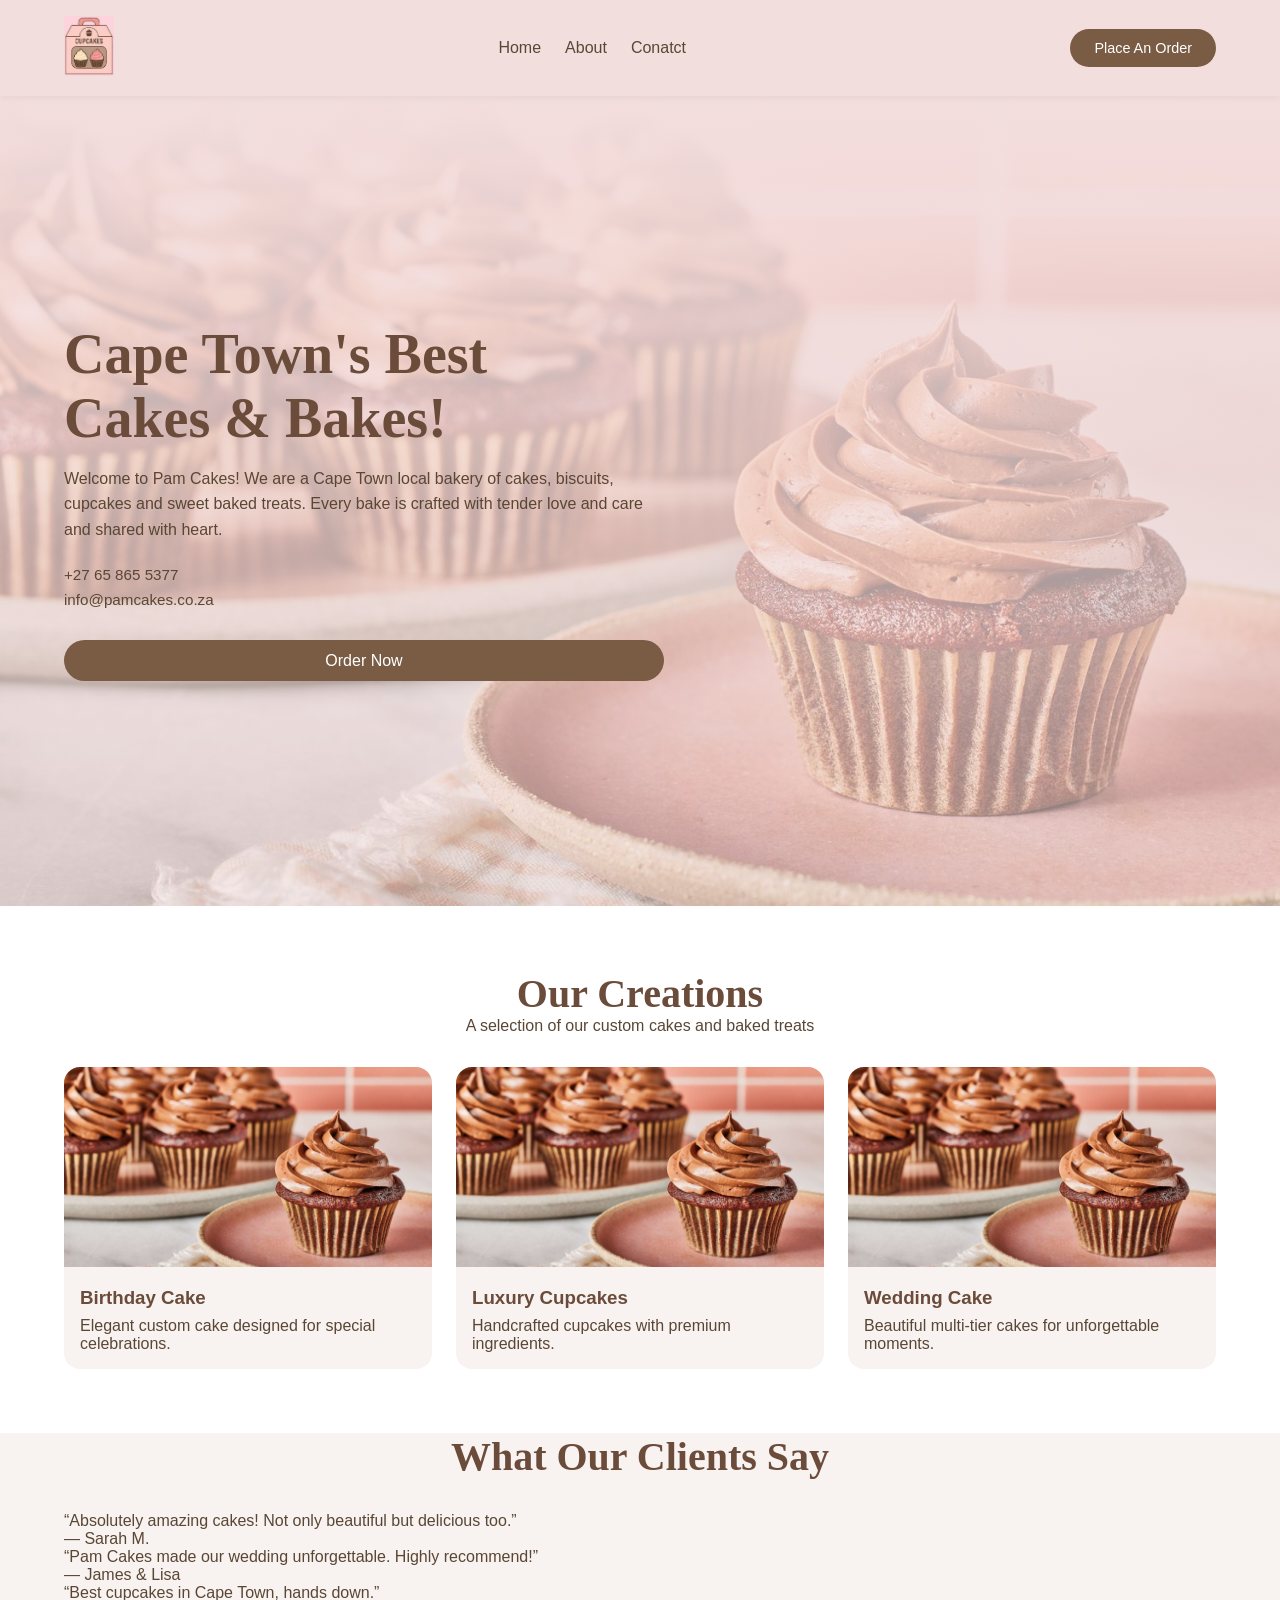
==== index.html @ 2bd02710 "orject and testimonial added" ====
<!DOCTYPE html>
<html lang="en">
<head>
    <meta charset="UTF-8">
    <meta name="viewport" content="width=device-width, initial-scale=1.0">
    <title>Pam Cakes</title>
    <link rel="stylesheet" href="style.css">
</head>
<body>

    <!-- Navigation -->
    <header class="site-header">
        <div class="container nav-container">
            <div class="logo">
                <img src="/pictures/logo.jpg" alt="Pam Cakes Logo">
            </div>

            <nav class="main-nav">
                <ul>
                    <li><a href="http://127.0.0.1:5500/index.html">Home</a></li>
                    <li><a href="http://127.0.0.1:5500/About.html">About</a></li>
                    <li><a href="http://127.0.0.1:5500/Conatct.html">Conatct</a></li>
                </ul>
            </nav>

            <a href="#" class="btn primary-btn">Place An Order</a>
        </div>
    </header>

    <!-- Hero Section -->
    <main>
        <section class="hero">
            <div class="container hero-content">
                <div class="hero-text">
                    <h1>Cape Town's Best<br>Cakes & Bakes!</h1>

                    <p>
                        Welcome to Pam Cakes! We are a Cape Town local bakery of cakes,
                        biscuits, cupcakes and sweet baked treats. Every bake is crafted
                        with tender love and care and shared with heart.
                    </p>

                    <ul class="contact-info">
                        <li> +27 65 865 5377</li>
                        <li> info@pamcakes.co.za</li>
                    </ul>

                    <a href="#" class="btn order-btn">Order Now</a>
                </div>
            </div>
        </section>
    </main>
<section class="projects" id="projects">
    <div class="container">
        <header class="section-header">
            <h2>Our Creations</h2>
            <p>A selection of our custom cakes and baked treats</p>
        </header>

        <div class="project-grid">

            <article class="project-card">
                <img src="/pictures/cupcakes.jpg" alt="Custom birthday cake">
                <div class="project-info">
                    <h3>Birthday Cake</h3>
                    <p>Elegant custom cake designed for special celebrations.</p>
                </div>
            </article>

            <article class="project-card">
                <img src="/pictures/cupcakes.jpg" alt="Cupcake set">
                <div class="project-info">
                    <h3>Luxury Cupcakes</h3>
                    <p>Handcrafted cupcakes with premium ingredients.</p>
                </div>
            </article>

            <article class="project-card">
                <img src="/pictures/cupcakes.jpg" alt="Wedding cake">
                <div class="project-info">
                    <h3>Wedding Cake</h3>
                    <p>Beautiful multi-tier cakes for unforgettable moments.</p>
                </div>
            </article>

        </div>
    </div>
</section>
<section class="testimonials" id="testimonials">
    <div class="container">
        <header class="section-header">
            <h2>What Our Clients Say</h2>
        </header>

        <div class="testimonial-grid">

            <figure class="testimonial-card">
                <blockquote>
                    “Absolutely amazing cakes! Not only beautiful but delicious too.”
                </blockquote>
                <figcaption>— Sarah M.</figcaption>
            </figure>

            <figure class="testimonial-card">
                <blockquote>
                    “Pam Cakes made our wedding unforgettable. Highly recommend!”
                </blockquote>
                <figcaption>— James & Lisa</figcaption>
            </figure>

            <figure class="testimonial-card">
                <blockquote>
                    “Best cupcakes in Cape Town, hands down.”
                </blockquote>
                <figcaption>— Thabo K.</figcaption>
            </figure>

        </div>
    </div>
</section>
</body>
</html>
---- style.css ----
* {
    margin: 0;
    padding: 0;
    box-sizing: border-box;
}

body {
    font-family: "Segoe UI", sans-serif;
    color: #5a4634;
    background-color: #f8f3f1;
}
/************************************************************** HOME **************************************************************/
/* Container */
.container {
    width: 90%;
    max-width: 1200px;
    margin: auto;
}

/* Header */
.site-header {
    background: #f3dede;
    padding: 1rem 0;

    position: sticky;
    top: 0;
    z-index: 1000;

    box-shadow: 0 2px 8px rgba(0,0,0,0.05);
}

.nav-container {
    display: flex;
    align-items: center;
    justify-content: space-between;
}

.logo img {
    width: 50px;
}

.main-nav ul {
    display: flex;
    gap: 1.5rem;
    list-style: none;
}

.main-nav a {
    text-decoration: none;
    color: #5a4634;
    font-weight: 500;
}

.primary-btn {
    background: #7a5c44;
    color: #fff;
    padding: 0.6rem 1.2rem;
    border-radius: 25px;
    text-decoration: none;
    font-size: 0.9rem;
}

/* Hero Section */
.hero {
    background: linear-gradient(
        rgba(243, 222, 222, 2.0),
        rgba(243, 222, 222, 0.5)
    ),
    url("/pictures/cupcakes.jpg") no-repeat center/cover;

    min-height: 90vh;
    display: flex;
    align-items: center;
}

.hero-content {
    display: flex;
    align-items: center;
}

.hero-text {
    max-width: 600px;
}

.hero h1 {
    font-family: Georgia, serif;
    font-size: 3.5rem;
    margin-bottom: 1rem;
    color: #6b4b3a;
}

.hero p {
    font-size: 1rem;
    margin-bottom: 1.5rem;
    line-height: 1.6;
}

.contact-info {
    list-style: none;
    margin-bottom: 2rem;
}

.contact-info li {
    margin-bottom: 0.5rem;
    font-size: 0.95rem;
}

/* Order Button */
.order-btn {
    display: inline-block;
    background: #e9e9e9;
    color: #5a4634;
    padding: 0.8rem 2rem;
    border-radius: 30px;
    text-decoration: none;
    font-weight: 500;
    width: 100%;
    text-align: center;
}

/* Responsive */
@media (max-width: 768px) {
    .hero h1 {
        font-size: 2.5rem;
    }

    .nav-container {
        flex-direction: column;
        gap: 1rem;
    }
}

/************************************************************** ABOUT **************************************************************/

/* Section */
.custom-bakes {
    padding: 4rem 0;
    background: #f8f3f1;
}

/* Layout */
.custom-grid {
    display: grid;
    grid-template-columns: 1.2fr 1fr;
    gap: 3rem;
    align-items: center;
}
.about{
    display: none;
}
/* Text */
.custom-text h2 {
    font-family: Georgia, serif;
    font-size: 3rem;
    color: #6b4b3a;
    margin-bottom: 1.5rem;
}

.custom-text p {
    margin-bottom: 1.2rem;
    line-height: 1.6;
    color: #5a4634;
}

/* Images */
.custom-images {
    display: grid;
    grid-template-columns: repeat(3, 1fr);
    gap: 0.5rem;
}

.custom-images img {
    width: 500px;
    height: 500px;
    object-fit: cover;
    border-radius: 12px;
}

/* Responsive */
@media (max-width: 900px) {
    .custom-grid {
        grid-template-columns: 1fr;
    }

    .custom-text h2 {
        font-size: 2.2rem;
    }

    .custom-images {
        grid-auto-rows: 100px;
    }
}

/************************************************************** CONTACT **************************************************************/

/* Section */
.contact {
    padding: 4rem 0;
    background: #f8f3f1;
}

.section-header {
    text-align: center;
    margin-bottom: 2rem;
}

.section-header h2 {
    font-family: Georgia, serif;
    color: #6b4b3a;
    font-size: 2.5rem;
}

.section-header p {
    color: #5a4634;
}

/* Form */
.contact-form {
    max-width: 500px;
    margin: auto;
}

.form-group {
    margin-bottom: 1.2rem;
}

label {
    display: block;
    margin-bottom: 0.4rem;
    font-weight: 500;
}

input, textarea {
    width: 100%;
    padding: 0.7rem;
    border: 1px solid #ccc;
    border-radius: 8px;
    font-size: 1rem;
}

/* Button */
.btn {
    display: inline-block;
    background: #7a5c44;
    color: #fff;
    padding: 0.7rem 1.5rem;
    border: none;
    border-radius: 25px;
    cursor: pointer;
}

/* Popup */
.popup {
    position: fixed;
    inset: 0;
    background: rgba(0,0,0,0.5);
    display: none;
    justify-content: center;
    align-items: center;
}

.popup-content {
    background: #fff;
    padding: 2rem;
    border-radius: 12px;
    text-align: center;
    max-width: 300px;
}

/* Show popup */
.popup.show {
    display: flex;
}

/************************************************************** Project **************************************************************/

.projects {
    padding: 4rem 0;
    background: #fff;
}

.section-header {
    text-align: center;
    margin-bottom: 2rem;
}

.section-header h2 {
    font-family: Georgia, serif;
    font-size: 2.5rem;
    color: #6b4b3a;
}

.project-grid {
    display: grid;
    grid-template-columns: repeat(auto-fit, minmax(250px, 1fr));
    gap: 1.5rem;
}

.project-card {
    background: #f8f3f1;
    border-radius: 16px;
    overflow: hidden;
    transition: transform 0.3s ease;
}

.project-card:hover {
    transform: translateY(-5px);
}

.project-card img {
    width: 100%;
    height: 200px;
    object-fit: cover;
}

.project-info {
    padding: 1rem;
}

.project-info h3 {
    margin-bottom: 0.5rem;
    color: #6b4b3a;
}
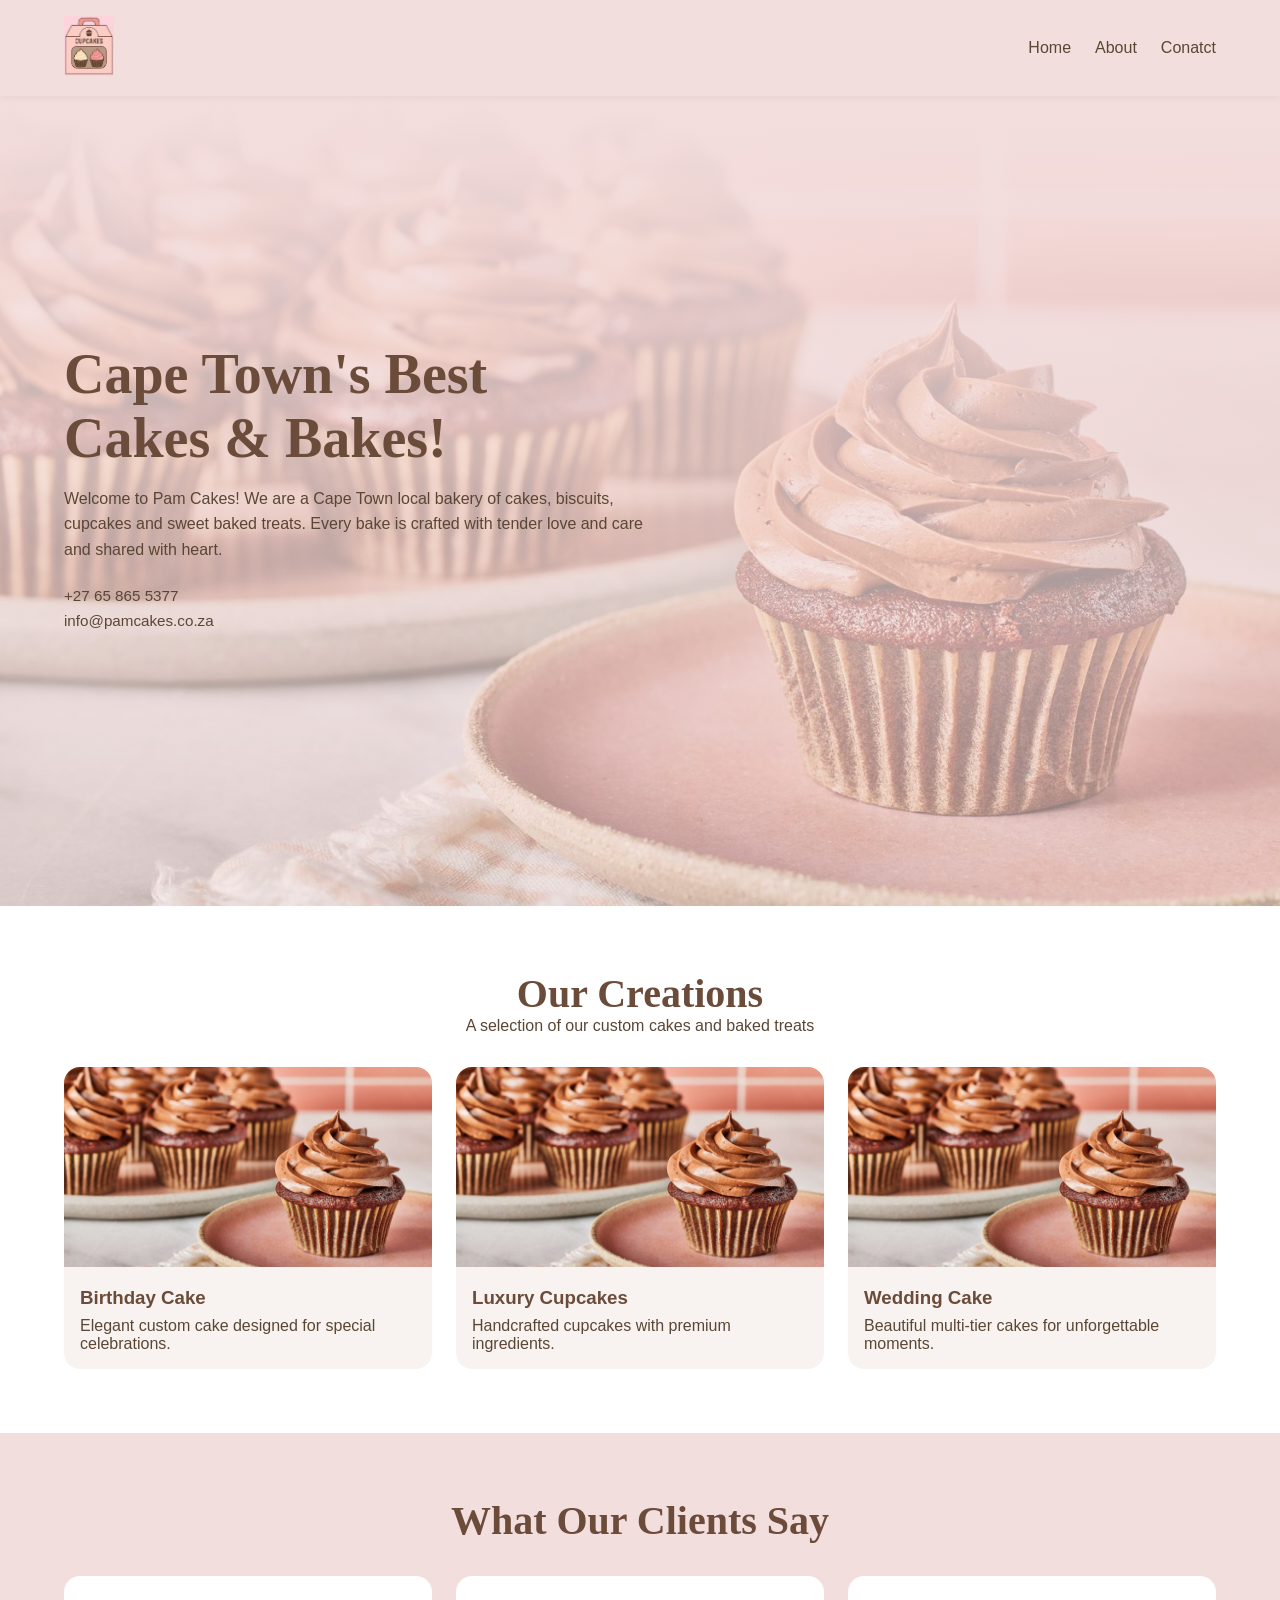
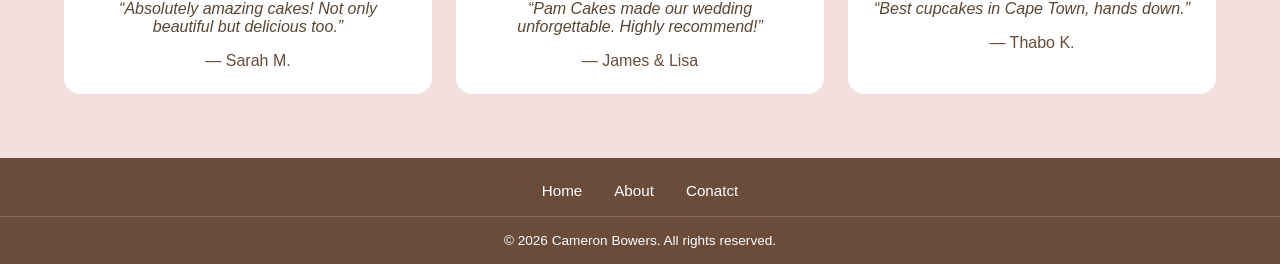
==== commit 7292c6b3: "footer added to all pages" ====
--- a/index.html
+++ b/index.html
@@ -22,8 +22,6 @@
                     <li><a href="http://127.0.0.1:5500/Conatct.html">Conatct</a></li>
                 </ul>
             </nav>
-
-            <a href="#" class="btn primary-btn">Place An Order</a>
         </div>
     </header>
 
@@ -44,8 +42,6 @@
                         <li> +27 65 865 5377</li>
                         <li> info@pamcakes.co.za</li>
                     </ul>
-
-                    <a href="#" class="btn order-btn">Order Now</a>
                 </div>
             </div>
         </section>
@@ -118,5 +114,22 @@
         </div>
     </div>
 </section>
+<footer class="site-footer">
+
+    <!-- Footer Navigation -->
+    <nav class="footer-nav" aria-label="Footer Navigation">
+        <ul>
+            <li><a href="http://127.0.0.1:5500/index.html">Home</a></li>
+            <li><a href="http://127.0.0.1:5500/About.html">About</a></li>
+            <li><a href="http://127.0.0.1:5500/Conatct.html">Conatct</a></li>
+        </ul>
+    </nav>
+
+    <!-- Bottom Bar -->
+    <div class="footer-bottom">
+        <p>&copy; 2026 Cameron Bowers. All rights reserved.</p>
+    </div>
+
+</footer>
 </body>
 </html>
--- a/style.css
+++ b/style.css
@@ -49,15 +49,6 @@
     text-decoration: none;
     color: #5a4634;
     font-weight: 500;
-}
-
-.primary-btn {
-    background: #7a5c44;
-    color: #fff;
-    padding: 0.6rem 1.2rem;
-    border-radius: 25px;
-    text-decoration: none;
-    font-size: 0.9rem;
 }
 
 /* Hero Section */
@@ -103,19 +94,6 @@
 .contact-info li {
     margin-bottom: 0.5rem;
     font-size: 0.95rem;
-}
-
-/* Order Button */
-.order-btn {
-    display: inline-block;
-    background: #e9e9e9;
-    color: #5a4634;
-    padding: 0.8rem 2rem;
-    border-radius: 30px;
-    text-decoration: none;
-    font-weight: 500;
-    width: 100%;
-    text-align: center;
 }
 
 /* Responsive */
@@ -320,4 +298,73 @@
 .project-info h3 {
     margin-bottom: 0.5rem;
     color: #6b4b3a;
+}
+
+/************************************************************** testimonials **************************************************************/
+
+
+.testimonials {
+    padding: 4rem 0;
+    background: #f3dede;
+}
+
+.testimonial-grid {
+    display: grid;
+    grid-template-columns: repeat(auto-fit, minmax(250px, 1fr));
+    gap: 1.5rem;
+}
+
+.testimonial-card {
+    background: #fff;
+    padding: 1.5rem;
+    border-radius: 16px;
+    text-align: center;
+    font-style: italic;
+}
+
+.testimonial-card blockquote {
+    margin-bottom: 1rem;
+}
+
+.testimonial-card figcaption {
+    font-style: normal;
+    font-weight: 500;
+    color: #6b4b3a;
+}
+
+/************************************************************** footer **************************************************************/
+
+.site-footer {
+    background: #6b4b3a;
+    color: #fff;
+    text-align: center;
+    padding-top: 1.5rem;
+}
+
+/* Nav */
+.footer-nav ul {
+    display: flex;
+    justify-content: center;
+    gap: 2rem;
+    list-style: none;
+    flex-wrap: wrap;
+    margin-bottom: 1rem;
+}
+
+.footer-nav a {
+    text-decoration: none;
+    color: #fff;
+    font-size: 0.95rem;
+    transition: opacity 0.2s ease;
+}
+
+.footer-nav a:hover {
+    opacity: 0.7;
+}
+
+/* Bottom bar */
+.footer-bottom {
+    border-top: 1px solid rgba(255,255,255,0.2);
+    padding: 1rem 0;
+    font-size: 0.85rem;
 }
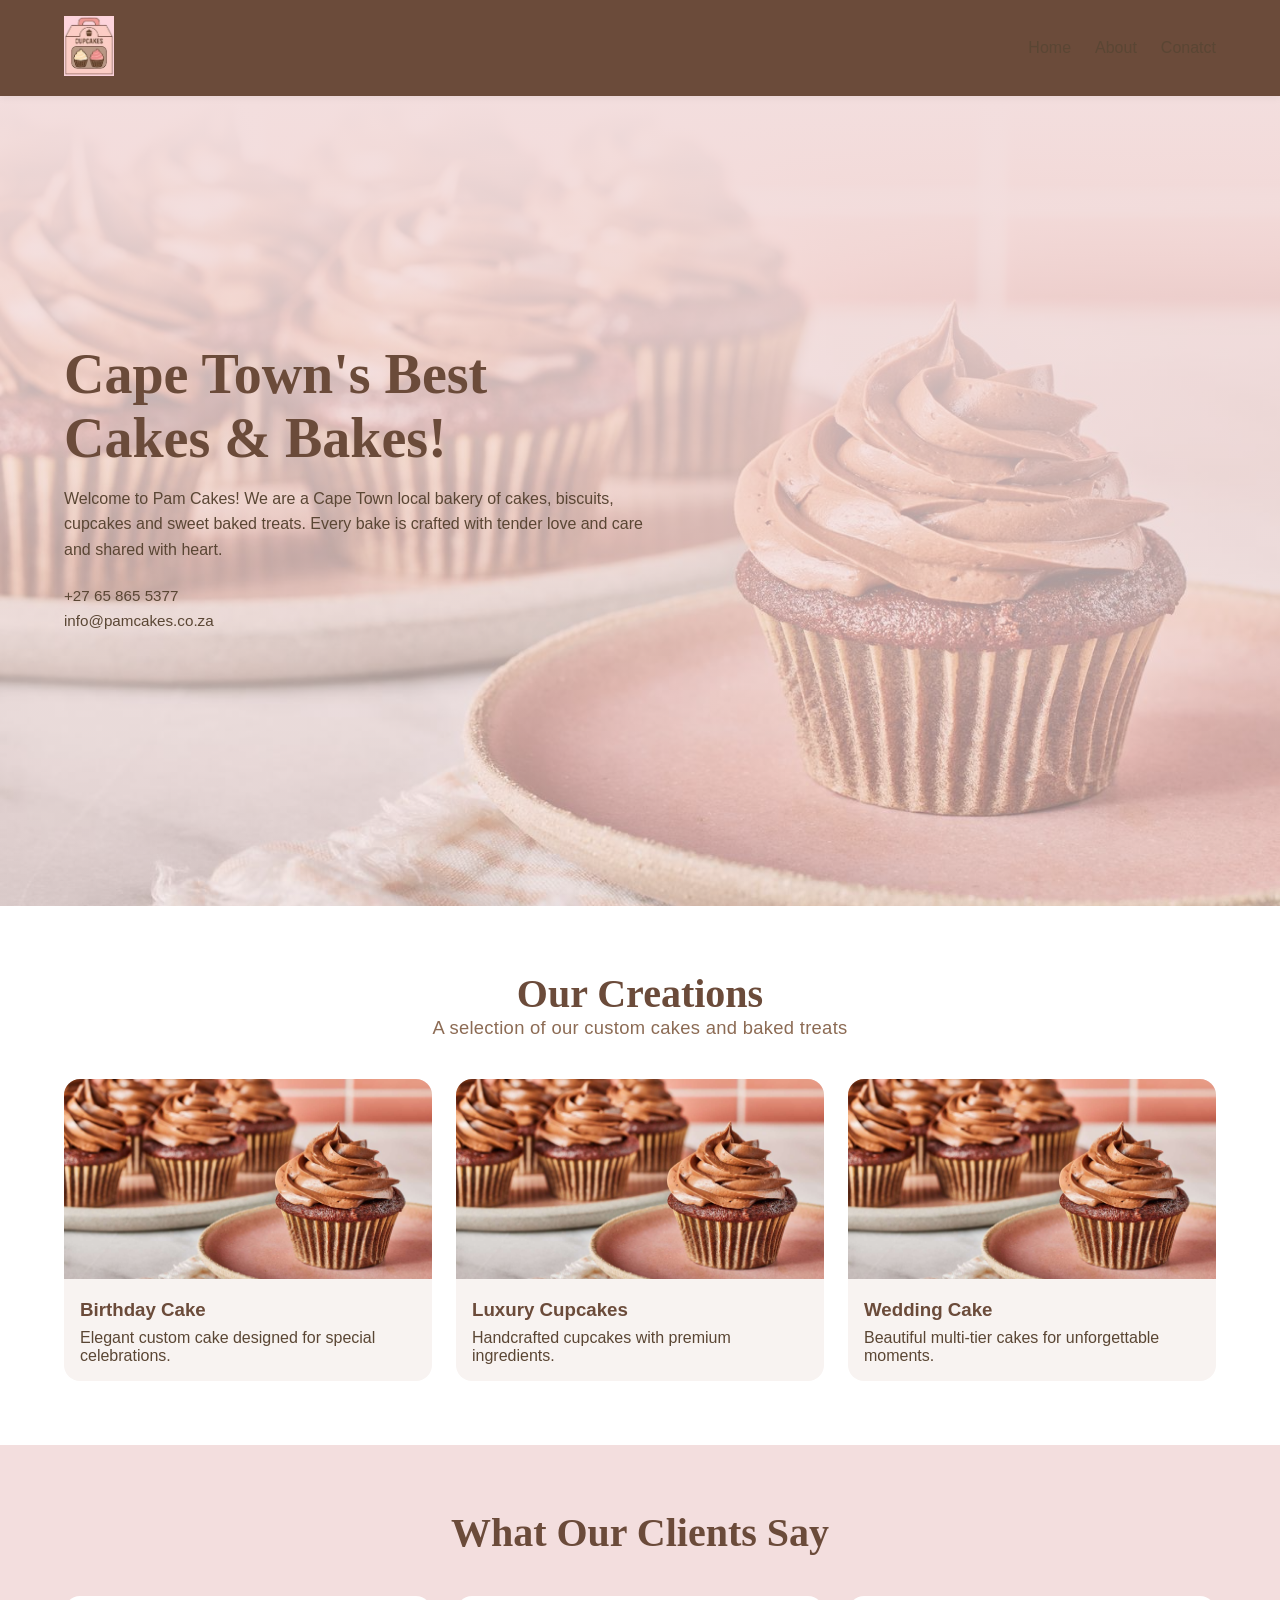
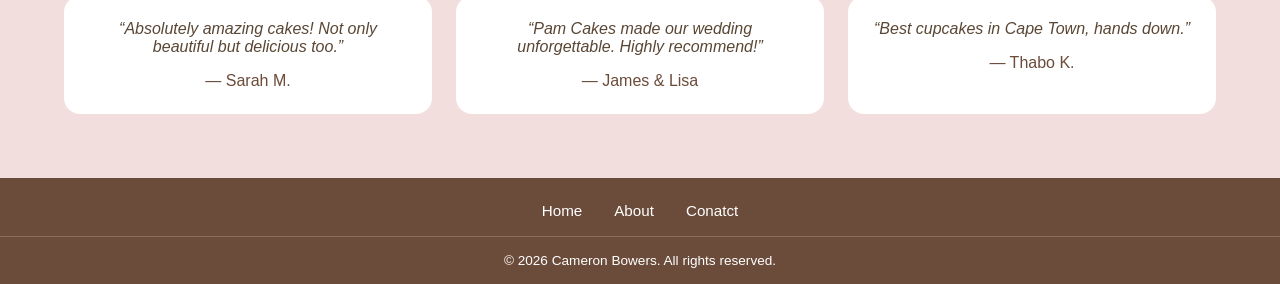
==== commit 97972fff: "added timeline" ====
--- a/index.html
+++ b/index.html
@@ -45,8 +45,8 @@
                 </div>
             </div>
         </section>
-    </main>
-<section class="projects" id="projects">
+
+        <section class="projects" id="projects">
     <div class="container">
         <header class="section-header">
             <h2>Our Creations</h2>
@@ -81,8 +81,9 @@
 
         </div>
     </div>
-</section>
-<section class="testimonials" id="testimonials">
+        </section>
+
+        <section class="testimonials" id="testimonials">
     <div class="container">
         <header class="section-header">
             <h2>What Our Clients Say</h2>
@@ -113,8 +114,11 @@
 
         </div>
     </div>
-</section>
-<footer class="site-footer">
+        </section>
+    </main>
+
+
+    <footer class="site-footer">
 
     <!-- Footer Navigation -->
     <nav class="footer-nav" aria-label="Footer Navigation">
@@ -130,6 +134,6 @@
         <p>&copy; 2026 Cameron Bowers. All rights reserved.</p>
     </div>
 
-</footer>
+    </footer>
 </body>
 </html>
--- a/style.css
+++ b/style.css
@@ -19,7 +19,7 @@
 
 /* Header */
 .site-header {
-    background: #f3dede;
+    background: #6b4b3a;
     padding: 1rem 0;
 
     position: sticky;
@@ -367,4 +367,202 @@
     border-top: 1px solid rgba(255,255,255,0.2);
     padding: 1rem 0;
     font-size: 0.85rem;
-}+}
+
+
+/************************************************************** Experience **************************************************************/
+
+.timeline {
+            padding: 4rem 0 5rem;
+            background: #fef8f4;
+            margin-top: 1rem;
+        }
+
+        .section-header {
+            text-align: center;
+            margin-bottom: 2.5rem;
+        }
+
+        .section-header h1 {
+            font-family: Georgia, serif;
+            font-size: 2.8rem;
+            color: #5f3e2c;
+            margin-bottom: 0.5rem;
+            font-weight: 500;
+        }
+
+        .section-header p {
+            font-size: 1.15rem;
+            color: #8c6b54;
+            letter-spacing: 0.3px;
+        }
+
+        .timeline-wrapper {
+            overflow-x: auto;
+            padding: 1rem 0 2rem 0;
+            scrollbar-width: thin;
+            scrollbar-color: #c9ab94 #f3e4db;
+        }
+
+        .timeline-wrapper::-webkit-scrollbar {
+            height: 8px;
+        }
+
+        .timeline-wrapper::-webkit-scrollbar-track {
+            background: #f3e4db;
+            border-radius: 12px;
+        }
+
+        .timeline-wrapper::-webkit-scrollbar-thumb {
+            background: #c9ab94;
+            border-radius: 12px;
+        }
+
+        /* timeline flex container */
+        .timeline-list {
+            display: flex;
+            gap: 2.5rem;
+            list-style: none;
+            position: relative;
+            padding: 2rem 1rem 2rem 1.5rem;
+            margin: 0;
+            min-width: max-content;
+        }
+
+        /* The horizontal line */
+        .timeline-list::before {
+            content: "";
+            position: absolute;
+            top: 50%;
+            left: 0;
+            width: 100%;
+            height: 3px;
+            background: linear-gradient(90deg, #decbbd, #c6a68b, #decbbd);
+            transform: translateY(-50%);
+            z-index: 0;
+            border-radius: 4px;
+        }
+
+        /* Each timeline item */
+        .timeline-item {
+            position: relative;
+            min-width: 260px;
+            max-width: 290px;
+            z-index: 2;
+        }
+
+        /* Dot on the line  */
+        .timeline-item::before {
+            content: "";
+            position: absolute;
+            top: 50%;
+            left: 0;
+            width: 18px;
+            height: 18px;
+            background: #7c5d48;
+            border: 3px solid #fef3ec;
+            box-shadow: 0 2px 6px rgba(0,0,0,0.1);
+            border-radius: 50%;
+            transform: translate(-50%, -50%);
+            z-index: 5;
+            transition: all 0.2s ease;
+        }
+
+        /* Card content styling */
+        .timeline-content {
+            background: #ffffff;
+            padding: 1.6rem;
+            border-radius: 24px;
+            box-shadow: 0 12px 22px -12px rgba(82, 49, 32, 0.12);
+            transition: transform 0.2s, box-shadow 0.2s;
+            border: 1px solid #f0dfd4;
+            margin-top: 2.2rem;
+        }
+
+        .timeline-item:nth-child(odd) .timeline-content {
+            margin-top: 1.8rem;
+            margin-bottom: 0;
+        }
+
+        .timeline-item:nth-child(even) .timeline-content {
+            margin-top: -3.8rem;
+            margin-bottom: 1rem;
+        }
+
+        /* Hover effect for cards */
+        .timeline-content:hover {
+            transform: translateY(-5px);
+            box-shadow: 0 20px 28px -14px rgba(99, 57, 34, 0.2);
+            background: #fffcf9;
+        }
+
+        .timeline-content time {
+            font-size: 0.82rem;
+            font-weight: 700;
+            text-transform: uppercase;
+            letter-spacing: 1px;
+            color: #b2815c;
+            display: inline-block;
+            background: #f9ede5;
+            padding: 0.2rem 1rem;
+            border-radius: 40px;
+            margin-bottom: 0.9rem;
+        }
+
+        .timeline-content h2 {
+            font-size: 1.3rem;
+            font-weight: 600;
+            margin: 0.4rem 0 0.7rem 0;
+            color: #5c3d2b;
+            font-family: Georgia, serif;
+        }
+
+        .timeline-content p {
+            font-size: 0.95rem;
+            color: #5d4536;
+            line-height: 1.45;
+        }
+
+        /* Responsive */
+        @media (max-width: 820px) {
+            .timeline-item {
+                min-width: 240px;
+            }
+            .timeline-item:nth-child(even) .timeline-content {
+                margin-top: -3.2rem;
+            }
+            .timeline-content {
+                padding: 1.2rem;
+            }
+        }
+
+        @media (max-width: 640px) {
+            .container {
+                padding: 0 1.2rem;
+            }
+            .timeline-list {
+                gap: 1.8rem;
+                padding-left: 0.8rem;
+            }
+            .timeline-item {
+                min-width: 220px;
+            }
+            .timeline-item:nth-child(even) .timeline-content {
+                margin-top: -2.6rem;
+            }
+            .timeline-content h2 {
+                font-size: 1.1rem;
+            }
+            .section-header h1 {
+                font-size: 2.2rem;
+            }
+            .custom-text h2 {
+                font-size: 1.6rem;
+            }
+            .nav-container {
+                flex-direction: column;
+            }
+            .main-nav ul {
+                gap: 1.5rem;
+            }
+        }
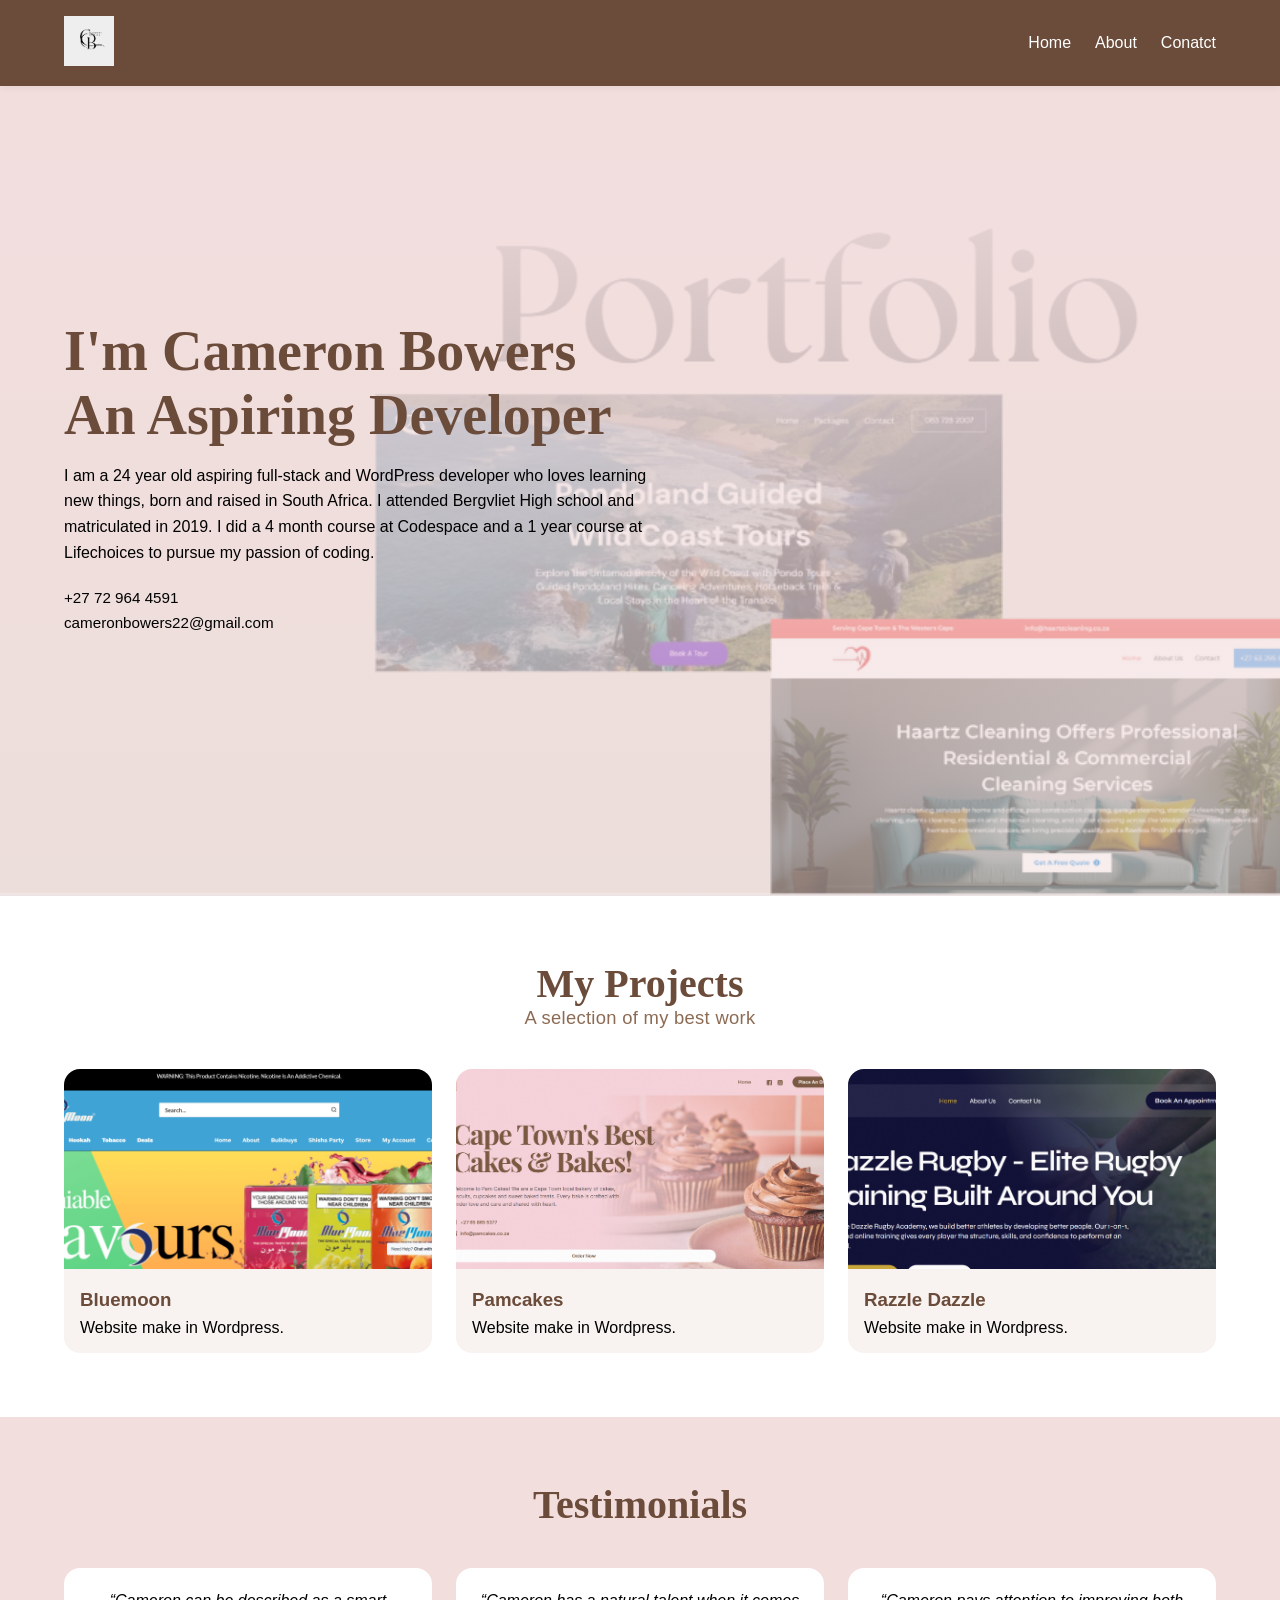
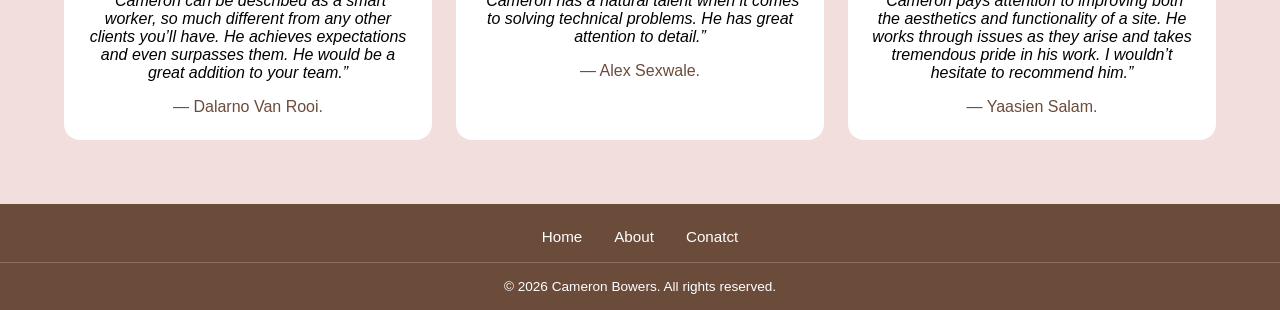
==== commit b4b7b746: "added proper content" ====
--- a/index.html
+++ b/index.html
@@ -3,7 +3,7 @@
 <head>
     <meta charset="UTF-8">
     <meta name="viewport" content="width=device-width, initial-scale=1.0">
-    <title>Pam Cakes</title>
+    <title>Portfolio</title>
     <link rel="stylesheet" href="style.css">
 </head>
 <body>
@@ -12,7 +12,7 @@
     <header class="site-header">
         <div class="container nav-container">
             <div class="logo">
-                <img src="/pictures/logo.jpg" alt="Pam Cakes Logo">
+                <img src="/pictures/Cameron Bowers.png" alt="Pam Cakes Logo">
             </div>
 
             <nav class="main-nav">
@@ -30,17 +30,17 @@
         <section class="hero">
             <div class="container hero-content">
                 <div class="hero-text">
-                    <h1>Cape Town's Best<br>Cakes & Bakes!</h1>
+                    <h1>I'm Cameron Bowers<br>An Aspiring Developer</h1>
 
                     <p>
-                        Welcome to Pam Cakes! We are a Cape Town local bakery of cakes,
-                        biscuits, cupcakes and sweet baked treats. Every bake is crafted
-                        with tender love and care and shared with heart.
+                        I am a 24 year old aspiring full-stack and WordPress developer who loves learning new things,
+                         born and raised in South Africa. I attended Bergvliet High school and matriculated in 2019. 
+                        I did a 4 month course at Codespace and a 1 year course at Lifechoices to pursue my passion of coding.
                     </p>
 
                     <ul class="contact-info">
-                        <li> +27 65 865 5377</li>
-                        <li> info@pamcakes.co.za</li>
+                        <li> +27 72 964 4591</li>
+                        <li> cameronbowers22@gmail.com</li>
                     </ul>
                 </div>
             </div>
@@ -49,33 +49,33 @@
         <section class="projects" id="projects">
     <div class="container">
         <header class="section-header">
-            <h2>Our Creations</h2>
-            <p>A selection of our custom cakes and baked treats</p>
+            <h2>My Projects</h2>
+            <p>A selection of my best work</p>
         </header>
 
         <div class="project-grid">
 
             <article class="project-card">
-                <img src="/pictures/cupcakes.jpg" alt="Custom birthday cake">
+                <img src="/pictures/Bluemoon.PNG" alt="Custom birthday cake">
                 <div class="project-info">
-                    <h3>Birthday Cake</h3>
-                    <p>Elegant custom cake designed for special celebrations.</p>
+                    <h3>Bluemoon</h3>
+                    <p>Website make in Wordpress.</p>
                 </div>
             </article>
 
             <article class="project-card">
-                <img src="/pictures/cupcakes.jpg" alt="Cupcake set">
+                <img src="/pictures/pamcakes.PNG" alt="Cupcake set">
                 <div class="project-info">
-                    <h3>Luxury Cupcakes</h3>
-                    <p>Handcrafted cupcakes with premium ingredients.</p>
+                    <h3>Pamcakes</h3>
+                    <p>Website make in Wordpress.</p>
                 </div>
             </article>
 
             <article class="project-card">
-                <img src="/pictures/cupcakes.jpg" alt="Wedding cake">
+                <img src="/pictures/Razzle.PNG" alt="Wedding cake">
                 <div class="project-info">
-                    <h3>Wedding Cake</h3>
-                    <p>Beautiful multi-tier cakes for unforgettable moments.</p>
+                    <h3>Razzle Dazzle</h3>
+                    <p>Website make in Wordpress.</p>
                 </div>
             </article>
 
@@ -86,30 +86,31 @@
         <section class="testimonials" id="testimonials">
     <div class="container">
         <header class="section-header">
-            <h2>What Our Clients Say</h2>
+            <h2>Testimonials</h2>
         </header>
 
         <div class="testimonial-grid">
 
             <figure class="testimonial-card">
                 <blockquote>
-                    “Absolutely amazing cakes! Not only beautiful but delicious too.”
+                    “Cameron can be described as a smart worker, so much different from any other clients you’ll have. He achieves expectations and even surpasses them. 
+                    He would be a great addition to your team.”
                 </blockquote>
-                <figcaption>— Sarah M.</figcaption>
+                <figcaption>— Dalarno Van Rooi.</figcaption>
             </figure>
 
             <figure class="testimonial-card">
                 <blockquote>
-                    “Pam Cakes made our wedding unforgettable. Highly recommend!”
+                    “Cameron has a natural talent when it comes to solving technical problems. He has great attention to detail.”
                 </blockquote>
-                <figcaption>— James & Lisa</figcaption>
+                <figcaption>— Alex Sexwale.</figcaption>
             </figure>
 
             <figure class="testimonial-card">
                 <blockquote>
-                    “Best cupcakes in Cape Town, hands down.”
+                    “Cameron pays attention to improving both the aesthetics and functionality of a site. He works through issues as they arise and takes tremendous pride in his work. I wouldn’t hesitate to recommend him.”
                 </blockquote>
-                <figcaption>— Thabo K.</figcaption>
+                <figcaption>— Yaasien Salam.</figcaption>
             </figure>
 
         </div>
--- a/style.css
+++ b/style.css
@@ -6,7 +6,7 @@
 
 body {
     font-family: "Segoe UI", sans-serif;
-    color: #5a4634;
+    color: #000000;
     background-color: #f8f3f1;
 }
 /************************************************************** HOME **************************************************************/
@@ -47,7 +47,7 @@
 
 .main-nav a {
     text-decoration: none;
-    color: #5a4634;
+    color: #ffffff;
     font-weight: 500;
 }
 
@@ -57,7 +57,7 @@
         rgba(243, 222, 222, 2.0),
         rgba(243, 222, 222, 0.5)
     ),
-    url("/pictures/cupcakes.jpg") no-repeat center/cover;
+    url("/pictures/landingpage.PNG") no-repeat center/cover;
 
     min-height: 90vh;
     display: flex;
